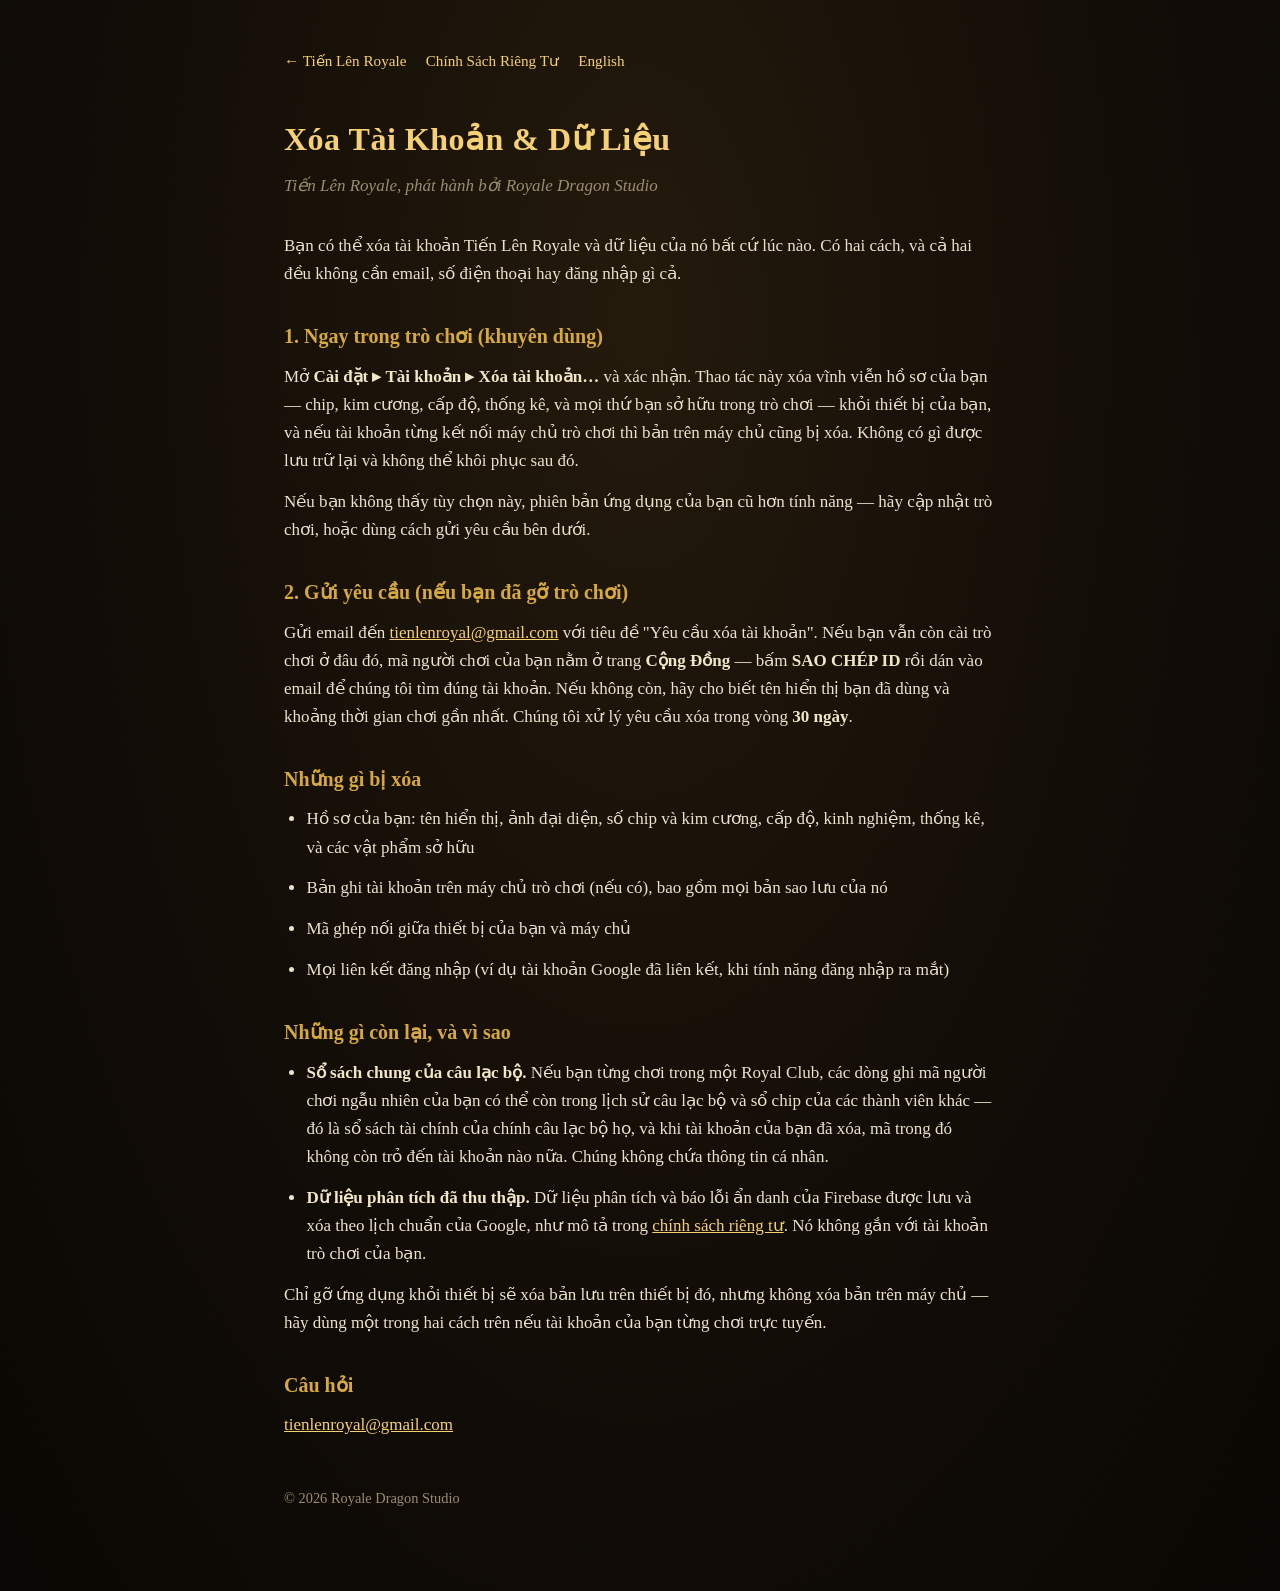
==== delete-account-vi.html @ c38737a7 "Privacy v2 + full Vietnamese legal pages Privacy v2: the 'future versions' paragraph becomes a concr" ====
<!DOCTYPE html>
<html lang="vi">
<head>
<meta charset="utf-8">
<meta name="viewport" content="width=device-width, initial-scale=1">
<title>Xóa Tài Khoản — Tiến Lên Royale</title>
<link rel="stylesheet" href="style.css">
</head>
<body>
<div class="wrap">
  <div class="nav"><a href="index.html">← Tiến Lên Royale</a><a href="privacy-vi.html">Chính Sách Riêng Tư</a><a href="delete-account.html">English</a></div>
  <h1>Xóa Tài Khoản &amp; Dữ Liệu</h1>
  <div class="meta">Tiến Lên Royale, phát hành bởi Royale Dragon Studio</div>

  <p>Bạn có thể xóa tài khoản Tiến Lên Royale và dữ liệu của nó bất cứ lúc
  nào. Có hai cách, và cả hai đều không cần email, số điện thoại hay đăng
  nhập gì cả.</p>

  <h2>1. Ngay trong trò chơi (khuyên dùng)</h2>
  <p>Mở <strong>Cài đặt ▸ Tài khoản ▸ Xóa tài khoản…</strong> và xác nhận.
  Thao tác này xóa vĩnh viễn hồ sơ của bạn — chip, kim cương, cấp độ, thống
  kê, và mọi thứ bạn sở hữu trong trò chơi — khỏi thiết bị của bạn, và nếu
  tài khoản từng kết nối máy chủ trò chơi thì bản trên máy chủ cũng bị xóa.
  Không có gì được lưu trữ lại và không thể khôi phục sau đó.</p>
  <p>Nếu bạn không thấy tùy chọn này, phiên bản ứng dụng của bạn cũ hơn tính
  năng — hãy cập nhật trò chơi, hoặc dùng cách gửi yêu cầu bên dưới.</p>

  <h2>2. Gửi yêu cầu (nếu bạn đã gỡ trò chơi)</h2>
  <p>Gửi email đến <a href="mailto:tienlenroyal@gmail.com?subject=Y%C3%AAu%20c%E1%BA%A7u%20x%C3%B3a%20t%C3%A0i%20kho%E1%BA%A3n">tienlenroyal@gmail.com</a>
  với tiêu đề "Yêu cầu xóa tài khoản". Nếu bạn vẫn còn cài trò chơi ở đâu đó,
  mã người chơi của bạn nằm ở trang <strong>Cộng Đồng</strong> — bấm
  <strong>SAO CHÉP ID</strong> rồi dán vào email để chúng tôi tìm đúng tài
  khoản. Nếu không còn, hãy cho biết tên hiển thị bạn đã dùng và khoảng thời
  gian chơi gần nhất. Chúng tôi xử lý yêu cầu xóa trong vòng
  <strong>30 ngày</strong>.</p>

  <h2>Những gì bị xóa</h2>
  <ul>
    <li>Hồ sơ của bạn: tên hiển thị, ảnh đại diện, số chip và kim cương, cấp
    độ, kinh nghiệm, thống kê, và các vật phẩm sở hữu</li>
    <li>Bản ghi tài khoản trên máy chủ trò chơi (nếu có), bao gồm mọi bản sao
    lưu của nó</li>
    <li>Mã ghép nối giữa thiết bị của bạn và máy chủ</li>
    <li>Mọi liên kết đăng nhập (ví dụ tài khoản Google đã liên kết, khi tính
    năng đăng nhập ra mắt)</li>
  </ul>

  <h2>Những gì còn lại, và vì sao</h2>
  <ul>
    <li><strong>Sổ sách chung của câu lạc bộ.</strong> Nếu bạn từng chơi
    trong một Royal Club, các dòng ghi mã người chơi ngẫu nhiên của bạn có
    thể còn trong lịch sử câu lạc bộ và sổ chip của các thành viên khác — đó
    là sổ sách tài chính của chính câu lạc bộ họ, và khi tài khoản của bạn đã
    xóa, mã trong đó không còn trỏ đến tài khoản nào nữa. Chúng không chứa
    thông tin cá nhân.</li>
    <li><strong>Dữ liệu phân tích đã thu thập.</strong> Dữ liệu phân tích và
    báo lỗi ẩn danh của Firebase được lưu và xóa theo lịch chuẩn của Google,
    như mô tả trong <a href="privacy-vi.html">chính sách riêng tư</a>. Nó
    không gắn với tài khoản trò chơi của bạn.</li>
  </ul>

  <p>Chỉ gỡ ứng dụng khỏi thiết bị sẽ xóa bản lưu trên thiết bị đó, nhưng
  không xóa bản trên máy chủ — hãy dùng một trong hai cách trên nếu tài khoản
  của bạn từng chơi trực tuyến.</p>

  <h2>Câu hỏi</h2>
  <p><a href="mailto:tienlenroyal@gmail.com">tienlenroyal@gmail.com</a></p>

  <div class="footer">© 2026 Royale Dragon Studio</div>
</div>
</body>
</html>
---- style.css ----
:root { color-scheme: dark; }
* { margin: 0; padding: 0; box-sizing: border-box; }
body {
  background: radial-gradient(ellipse at 50% 20%, #241a0c 0%, #120d07 55%, #0a0704 100%);
  color: #ece2cd; font: 17px/1.65 Georgia, "Times New Roman", serif;
  min-height: 100vh;
}
.wrap { max-width: 760px; margin: 0 auto; padding: 48px 24px 80px; }
h1 { color: #f6d074; font-size: 2rem; margin-bottom: .4rem; letter-spacing: .5px; }
h2 { color: #d6a83e; font-size: 1.25rem; margin: 2rem 0 .6rem; }
p, li { margin-bottom: .8rem; }
ul { padding-left: 1.4rem; }
a { color: #f6d074; }
.meta { color: #9a8d70; font-style: italic; margin-bottom: 2rem; }
.rule { border: none; border-top: 1px solid #3a2d16; margin: 2.5rem 0; }
.nav { margin-bottom: 2.5rem; font-size: .95rem; }
.nav a { margin-right: 1.2rem; text-decoration: none; }
.brand { display: flex; align-items: center; gap: 14px; margin-bottom: 2rem; }
.brand .crest { font-size: 2rem; }
.footer { margin-top: 3rem; color: #9a8d70; font-size: .9rem; }
strong { color: #f2e6c8; }
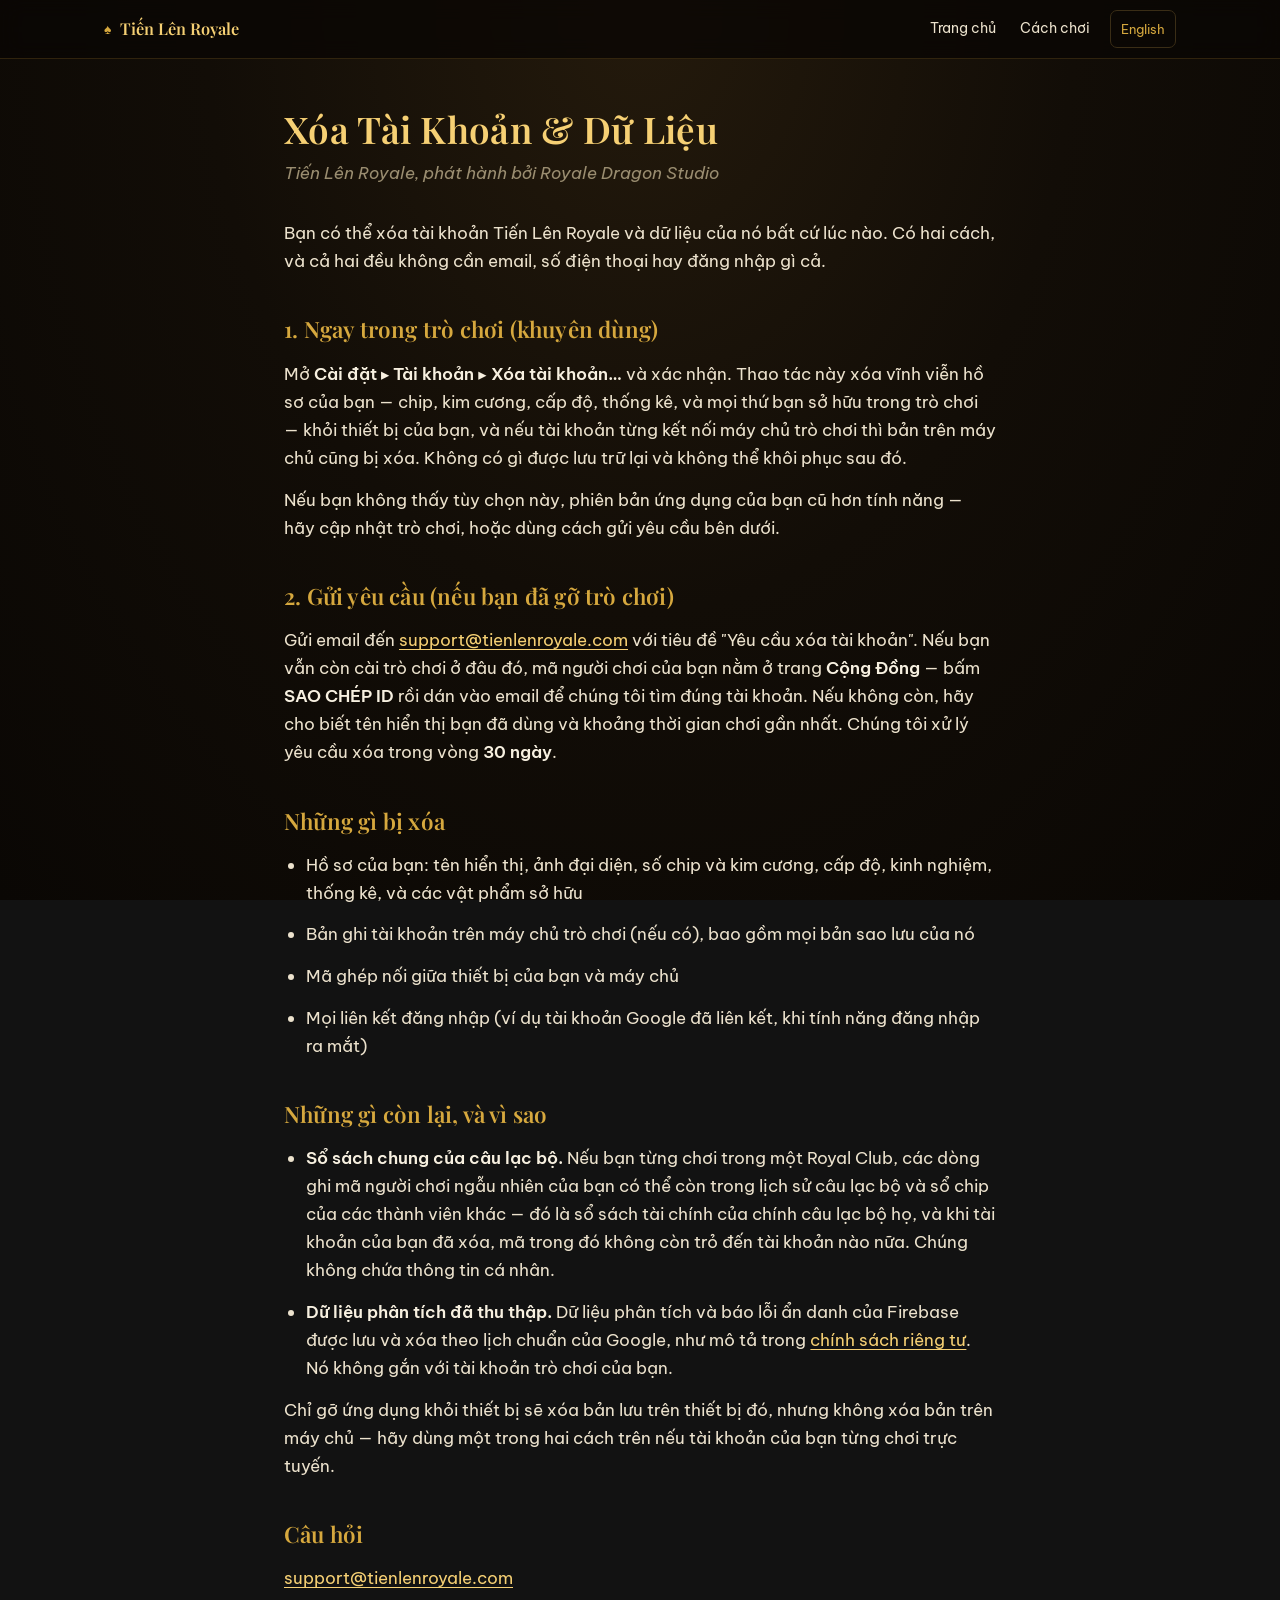
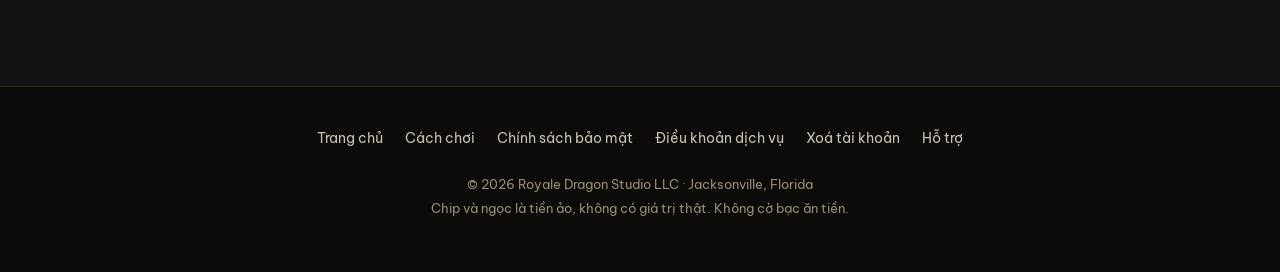
==== commit ca26e3e5: "Marketing site for tienlenroyale.com: landing page, full rules, VI twins The legal-only GitHub Pages" ====
--- a/delete-account-vi.html
+++ b/delete-account-vi.html
@@ -4,11 +4,28 @@
 <meta charset="utf-8">
 <meta name="viewport" content="width=device-width, initial-scale=1">
 <title>Xóa Tài Khoản — Tiến Lên Royale</title>
+<meta name="theme-color" content="#0a0704">
+<link rel="icon" href="assets/favicon-32.png" sizes="32x32">
+<link rel="apple-touch-icon" href="assets/apple-touch-icon.png">
+<link rel="preconnect" href="https://fonts.googleapis.com">
+<link rel="preconnect" href="https://fonts.gstatic.com" crossorigin>
+<link rel="stylesheet" href="https://fonts.googleapis.com/css2?family=Be+Vietnam+Pro:wght@400;600;700&family=Playfair+Display:wght@500;600;700&display=swap">
 <link rel="stylesheet" href="style.css">
 </head>
 <body>
+
+<header class="site-head">
+  <div class="shell">
+    <a class="site-mark" href="index-vi.html"><span class="pip">♠</span> Tiến Lên Royale</a>
+    <nav class="site-nav">
+      <a href="index-vi.html">Trang chủ</a>
+      <a class="hide-sm" href="rules-vi.html">Cách chơi</a>
+      <a class="lang" href="delete-account.html">English</a>
+    </nav>
+  </div>
+</header>
+
 <div class="wrap">
-  <div class="nav"><a href="index.html">← Tiến Lên Royale</a><a href="privacy-vi.html">Chính Sách Riêng Tư</a><a href="delete-account.html">English</a></div>
   <h1>Xóa Tài Khoản &amp; Dữ Liệu</h1>
   <div class="meta">Tiến Lên Royale, phát hành bởi Royale Dragon Studio</div>
 
@@ -26,7 +43,7 @@
   năng — hãy cập nhật trò chơi, hoặc dùng cách gửi yêu cầu bên dưới.</p>
 
   <h2>2. Gửi yêu cầu (nếu bạn đã gỡ trò chơi)</h2>
-  <p>Gửi email đến <a href="mailto:tienlenroyal@gmail.com?subject=Y%C3%AAu%20c%E1%BA%A7u%20x%C3%B3a%20t%C3%A0i%20kho%E1%BA%A3n">tienlenroyal@gmail.com</a>
+  <p>Gửi email đến <a href="mailto:support@tienlenroyale.com?subject=Y%C3%AAu%20c%E1%BA%A7u%20x%C3%B3a%20t%C3%A0i%20kho%E1%BA%A3n">support@tienlenroyale.com</a>
   với tiêu đề "Yêu cầu xóa tài khoản". Nếu bạn vẫn còn cài trò chơi ở đâu đó,
   mã người chơi của bạn nằm ở trang <strong>Cộng Đồng</strong> — bấm
   <strong>SAO CHÉP ID</strong> rồi dán vào email để chúng tôi tìm đúng tài
@@ -64,9 +81,26 @@
   của bạn từng chơi trực tuyến.</p>
 
   <h2>Câu hỏi</h2>
-  <p><a href="mailto:tienlenroyal@gmail.com">tienlenroyal@gmail.com</a></p>
+  <p><a href="mailto:support@tienlenroyale.com">support@tienlenroyale.com</a></p>
 
-  <div class="footer">© 2026 Royale Dragon Studio</div>
 </div>
+
+<footer class="site-foot">
+  <div class="shell">
+    <div class="foot-links">
+      <a href="index-vi.html">Trang chủ</a>
+      <a href="rules-vi.html">Cách chơi</a>
+      <a href="privacy-vi.html">Chính sách bảo mật</a>
+      <a href="terms.html">Điều khoản dịch vụ</a>
+      <a href="delete-account-vi.html">Xoá tài khoản</a>
+      <a href="mailto:support@tienlenroyale.com">Hỗ trợ</a>
+    </div>
+    <div class="foot-legal">
+      © 2026 Royale Dragon Studio LLC · Jacksonville, Florida<br>
+      Chip và ngọc là tiền ảo, không có giá trị thật. Không cờ bạc ăn tiền.
+    </div>
+  </div>
+</footer>
+
 </body>
 </html>
--- a/style.css
+++ b/style.css
@@ -1,21 +1,353 @@
-:root { color-scheme: dark; }
+/* ── Tiến Lên Royale — tienlenroyale.com ──────────────────────────────────
+   One stylesheet for the whole site. The document classes (.wrap, .nav,
+   .meta, .rule, .footer, h1/h2/p/ul) are the ones the legal pages have
+   always used and still mean the same thing; everything below the
+   "MARKETING" band is new and only the landing/rules pages touch it.
+   Fonts are chosen for FULL VIETNAMESE COVERAGE — Playfair Display and
+   Be Vietnam Pro both ship the vietnamese subset, so ế ộ ạ ề never fall
+   back to a mismatched face mid-word.
+   ───────────────────────────────────────────────────────────────────── */
+
+:root {
+  color-scheme: dark;
+
+  --ink:        #0a0704;
+  --ink-2:      #120d07;
+  --panel:      #17110a;
+  --panel-2:    #1e1610;
+  --gold:       #f6d074;
+  --gold-deep:  #d6a83e;
+  --gold-glow:  rgba(246, 208, 116, .16);
+  --cream:      #ece2cd;
+  --cream-hi:   #f7f0e0;
+  --muted:      #9a8d70;
+  --line:       #3a2d16;
+  --line-soft:  rgba(214, 168, 62, .18);
+  --oxblood:    #6d1f22;
+
+  --display: "Playfair Display", Georgia, "Times New Roman", serif;
+  --body: "Be Vietnam Pro", "Segoe UI", system-ui, -apple-system, sans-serif;
+
+  --shell: 1120px;
+  --doc: 760px;
+}
+
 * { margin: 0; padding: 0; box-sizing: border-box; }
+
+html { scroll-behavior: smooth; }
+@media (prefers-reduced-motion: reduce) { html { scroll-behavior: auto; } }
+
 body {
-  background: radial-gradient(ellipse at 50% 20%, #241a0c 0%, #120d07 55%, #0a0704 100%);
-  color: #ece2cd; font: 17px/1.65 Georgia, "Times New Roman", serif;
+  background: radial-gradient(ellipse at 50% 0%, #241a0c 0%, #120d07 48%, #0a0704 100%);
+  background-attachment: fixed;
+  color: var(--cream);
+  font: 16.5px/1.7 var(--body);
   min-height: 100vh;
-}
-.wrap { max-width: 760px; margin: 0 auto; padding: 48px 24px 80px; }
-h1 { color: #f6d074; font-size: 2rem; margin-bottom: .4rem; letter-spacing: .5px; }
-h2 { color: #d6a83e; font-size: 1.25rem; margin: 2rem 0 .6rem; }
-p, li { margin-bottom: .8rem; }
-ul { padding-left: 1.4rem; }
-a { color: #f6d074; }
-.meta { color: #9a8d70; font-style: italic; margin-bottom: 2rem; }
-.rule { border: none; border-top: 1px solid #3a2d16; margin: 2.5rem 0; }
+  -webkit-font-smoothing: antialiased;
+  overflow-x: hidden;
+}
+
+/* ── Document typography (legal pages + rules body) ──────────────────── */
+
+.wrap { max-width: var(--doc); margin: 0 auto; padding: 48px 24px 80px; }
+
+h1 {
+  font-family: var(--display);
+  color: var(--gold);
+  font-size: clamp(1.9rem, 5vw, 2.3rem);
+  font-weight: 600;
+  line-height: 1.2;
+  margin-bottom: .5rem;
+  letter-spacing: .3px;
+}
+h2 {
+  font-family: var(--display);
+  color: var(--gold-deep);
+  font-size: clamp(1.2rem, 3.4vw, 1.4rem);
+  font-weight: 600;
+  margin: 2.2rem 0 .7rem;
+  letter-spacing: .2px;
+}
+h3 {
+  font-family: var(--display);
+  color: var(--cream-hi);
+  font-size: 1.08rem;
+  font-weight: 600;
+  margin: 1.4rem 0 .4rem;
+}
+
+p, li { margin-bottom: .85rem; }
+ul, ol { padding-left: 1.4rem; }
+a { color: var(--gold); text-underline-offset: 3px; }
+a:hover { color: var(--cream-hi); }
+strong { color: var(--cream-hi); font-weight: 600; }
+em { color: var(--cream-hi); }
+
+.meta { color: var(--muted); font-style: italic; margin-bottom: 2rem; }
+.rule { border: none; border-top: 1px solid var(--line); margin: 2.5rem 0; }
 .nav { margin-bottom: 2.5rem; font-size: .95rem; }
 .nav a { margin-right: 1.2rem; text-decoration: none; }
 .brand { display: flex; align-items: center; gap: 14px; margin-bottom: 2rem; }
 .brand .crest { font-size: 2rem; }
-.footer { margin-top: 3rem; color: #9a8d70; font-size: .9rem; }
-strong { color: #f2e6c8; }
+.footer { margin-top: 3rem; color: var(--muted); font-size: .9rem; }
+
+/* ══ MARKETING ═══════════════════════════════════════════════════════ */
+
+.shell { max-width: var(--shell); margin: 0 auto; padding: 0 24px; }
+
+/* ── Site header ─────────────────────────────────────────────────────── */
+
+.site-head {
+  position: sticky; top: 0; z-index: 40;
+  background: rgba(10, 7, 4, .82);
+  backdrop-filter: blur(10px);
+  border-bottom: 1px solid var(--line-soft);
+}
+.site-head .shell {
+  display: flex; align-items: center; justify-content: space-between;
+  gap: 16px; min-height: 58px;
+}
+.site-mark {
+  display: inline-flex; align-items: center; gap: 9px;
+  font-family: var(--display); font-weight: 600; font-size: 1.02rem;
+  color: var(--gold); text-decoration: none; white-space: nowrap;
+}
+.site-mark .pip { color: var(--gold-deep); font-size: .85em; }
+.site-nav { display: flex; align-items: center; gap: 4px; flex-wrap: wrap; justify-content: flex-end; }
+.site-nav a {
+  color: var(--cream); text-decoration: none; font-size: .87rem;
+  padding: 7px 10px; border-radius: 7px; white-space: nowrap;
+}
+.site-nav a:hover { color: var(--gold); background: rgba(246, 208, 116, .08); }
+.site-nav a.lang {
+  border: 1px solid var(--line); color: var(--gold-deep);
+  margin-left: 6px; font-size: .82rem;
+}
+@media (max-width: 620px) {
+  .site-nav a { padding: 6px 8px; font-size: .82rem; }
+  .site-nav a.hide-sm { display: none; }
+  .site-mark { font-size: .93rem; }
+}
+
+/* ── Hero ────────────────────────────────────────────────────────────── */
+
+.hero { position: relative; overflow: hidden; text-align: center; isolation: isolate; }
+.hero-bg {
+  position: absolute; inset: 0; z-index: -2;
+  background: #0a0704 center/cover no-repeat;
+  background-image: url("assets/hero-sm.webp");
+}
+@media (min-width: 720px) { .hero-bg { background-image: url("assets/hero.webp"); } }
+.hero-bg::after {
+  content: ""; position: absolute; inset: 0;
+  background:
+    radial-gradient(ellipse at 50% 42%, rgba(10, 7, 4, .18) 0%, rgba(10, 7, 4, .74) 62%, #0a0704 100%),
+    linear-gradient(to bottom, rgba(10, 7, 4, .55) 0%, rgba(10, 7, 4, .05) 30%, rgba(10, 7, 4, .92) 100%);
+}
+.hero .shell { padding-top: 54px; padding-bottom: 62px; }
+
+.hero-logo {
+  width: min(430px, 78vw); height: auto; display: block; margin: 0 auto 6px;
+  filter: drop-shadow(0 14px 34px rgba(0, 0, 0, .75));
+}
+.hero-tag {
+  font-family: var(--display); font-size: clamp(1.15rem, 3.6vw, 1.6rem);
+  color: var(--cream-hi); line-height: 1.35; margin: 10px auto 0; max-width: 25ch;
+  text-wrap: balance;
+  text-shadow: 0 2px 18px rgba(0, 0, 0, .9);
+}
+.hero-sub {
+  color: var(--cream); opacity: .88; max-width: 46ch; margin: 14px auto 0;
+  font-size: 1rem; text-shadow: 0 2px 14px rgba(0, 0, 0, .8);
+}
+
+.cta-row {
+  display: flex; gap: 12px; justify-content: center; flex-wrap: wrap;
+  margin-top: 28px;
+}
+.btn {
+  display: inline-flex; align-items: center; gap: 9px;
+  padding: 13px 24px; border-radius: 11px; text-decoration: none;
+  font-family: var(--body); font-size: .95rem; font-weight: 600;
+  letter-spacing: .2px; border: 1px solid transparent;
+  transition: transform .14s ease, box-shadow .14s ease, background .14s ease;
+}
+.btn:active { transform: translateY(1px) scale(.99); }
+.btn-gold {
+  background: linear-gradient(180deg, #f6d074 0%, #d09b30 100%);
+  color: #241a0c; box-shadow: 0 8px 26px rgba(214, 168, 62, .3);
+}
+.btn-gold:hover { color: #1a1208; box-shadow: 0 10px 32px rgba(214, 168, 62, .45); }
+.btn-ghost {
+  background: rgba(20, 15, 9, .72); color: var(--cream-hi);
+  border-color: var(--line); backdrop-filter: blur(4px);
+}
+.btn-ghost:hover { border-color: var(--gold-deep); color: var(--gold); }
+.btn .sub { display: block; font-size: .72rem; font-weight: 400; opacity: .75; letter-spacing: .3px; }
+.btn .stack { display: flex; flex-direction: column; align-items: flex-start; line-height: 1.25; }
+
+.hero-note {
+  margin-top: 22px; font-size: .84rem; color: var(--muted);
+  letter-spacing: .3px;
+  display: flex; flex-wrap: wrap; justify-content: center; align-items: center;
+  gap: 4px 10px;
+}
+.hero-note span { white-space: nowrap; }
+.hero-note i { font-style: normal; color: var(--line); }
+@media (max-width: 620px) { .hero-note i { display: none; } }
+
+/* ── Sections ────────────────────────────────────────────────────────── */
+
+.band { padding: 66px 0; }
+.band-alt { background: linear-gradient(180deg, rgba(30, 22, 16, 0) 0%, rgba(30, 22, 16, .5) 12%, rgba(30, 22, 16, .5) 88%, rgba(30, 22, 16, 0) 100%); }
+
+.sec-head { text-align: center; max-width: 42ch; margin: 0 auto 40px; }
+.eyebrow {
+  font-family: var(--body); font-size: .74rem; font-weight: 600;
+  letter-spacing: 2.6px; text-transform: uppercase; color: var(--gold-deep);
+  display: block; margin-bottom: 10px;
+}
+.sec-head h2 { margin-top: 0; color: var(--gold); font-size: clamp(1.5rem, 4.2vw, 2rem); }
+.sec-head p { color: var(--muted); margin-top: 8px; margin-bottom: 0; }
+
+.ornament {
+  display: flex; align-items: center; justify-content: center; gap: 12px;
+  color: var(--gold-deep); font-size: .8rem; margin: 0 auto;
+}
+.ornament::before, .ornament::after {
+  content: ""; height: 1px; width: min(90px, 16vw);
+  background: linear-gradient(to right, transparent, var(--line-soft), transparent);
+}
+
+/* ── Cards ───────────────────────────────────────────────────────────── */
+
+.grid { display: grid; gap: 18px; }
+.grid-2 { grid-template-columns: repeat(auto-fit, minmax(280px, 1fr)); }
+.grid-4 { grid-template-columns: repeat(auto-fit, minmax(238px, 1fr)); }
+
+.card {
+  background: linear-gradient(180deg, rgba(30, 22, 16, .82), rgba(18, 13, 7, .82));
+  border: 1px solid var(--line); border-radius: 14px;
+  padding: 24px 22px;
+}
+.card .suit { font-size: 1.5rem; color: var(--gold-deep); line-height: 1; display: block; margin-bottom: 12px; }
+.card h3 {
+  margin: 0 0 8px; font-family: var(--body); font-size: .82rem; font-weight: 700;
+  letter-spacing: 1.6px; text-transform: uppercase; color: var(--gold);
+}
+.card p { color: var(--cream); opacity: .82; font-size: .95rem; margin-bottom: 0; }
+
+.rule-card { position: relative; }
+.rule-card .vn {
+  font-family: var(--display); font-size: 1.35rem; color: var(--gold);
+  display: block; line-height: 1.15;
+}
+.rule-card .en {
+  font-size: .74rem; letter-spacing: 2px; text-transform: uppercase;
+  color: var(--muted); display: block; margin: 4px 0 12px;
+}
+
+/* ── Gallery ─────────────────────────────────────────────────────────── */
+
+.shots {
+  display: grid; gap: 18px;
+  grid-template-columns: repeat(auto-fit, minmax(420px, 1fr));
+}
+.shot {
+  border: 1px solid var(--line); border-radius: 12px; overflow: hidden;
+  background: #0a0704;
+}
+.shot img { width: 100%; height: auto; display: block; }
+.shot figcaption {
+  padding: 11px 14px; font-size: .84rem; color: var(--muted);
+  border-top: 1px solid var(--line-soft); background: rgba(18, 13, 7, .8);
+}
+@media (max-width: 700px) {
+  .shots {
+    grid-auto-flow: column; grid-auto-columns: 86%;
+    grid-template-columns: none;
+    overflow-x: auto; scroll-snap-type: x mandatory;
+    padding-bottom: 10px; margin: 0 -24px; padding-left: 24px; padding-right: 24px;
+    scrollbar-width: thin;
+  }
+  .shot { scroll-snap-align: center; }
+}
+
+/* ── Q&A ─────────────────────────────────────────────────────────────── */
+
+.qa { max-width: var(--doc); margin: 0 auto; }
+.qa details {
+  border-bottom: 1px solid var(--line); padding: 4px 0;
+}
+.qa summary {
+  cursor: pointer; list-style: none; padding: 15px 30px 15px 0;
+  font-weight: 600; color: var(--cream-hi); position: relative; font-size: .98rem;
+}
+.qa summary::-webkit-details-marker { display: none; }
+.qa summary::after {
+  content: "+"; position: absolute; right: 4px; top: 50%; transform: translateY(-50%);
+  color: var(--gold-deep); font-size: 1.3rem; line-height: 1;
+}
+.qa details[open] summary::after { content: "−"; }
+.qa details p { color: var(--muted); padding-bottom: 8px; margin-bottom: 4px; }
+
+/* ── Closing call ────────────────────────────────────────────────────── */
+
+.closer { text-align: center; padding: 74px 0 84px; }
+.closer .quote {
+  font-family: var(--display); font-size: clamp(1.35rem, 4.5vw, 2rem);
+  color: var(--gold); line-height: 1.3; margin-bottom: 10px;
+}
+.closer .quote-en { color: var(--muted); font-size: .95rem; font-style: italic; }
+
+/* ── Site footer ─────────────────────────────────────────────────────── */
+
+.site-foot {
+  border-top: 1px solid var(--line-soft);
+  background: rgba(10, 7, 4, .6);
+  padding: 40px 0 52px;
+  font-size: .88rem;
+}
+.foot-links {
+  display: flex; flex-wrap: wrap; gap: 8px 22px; justify-content: center;
+  margin-bottom: 22px;
+}
+.foot-links a { color: var(--cream); text-decoration: none; opacity: .85; }
+.foot-links a:hover { color: var(--gold); opacity: 1; }
+.foot-legal { text-align: center; color: var(--muted); font-size: .82rem; line-height: 1.8; }
+.foot-legal a { color: var(--muted); }
+
+/* ── Rules page extras ───────────────────────────────────────────────── */
+
+.toc {
+  border: 1px solid var(--line); border-radius: 12px; padding: 18px 22px;
+  background: rgba(30, 22, 16, .5); margin: 0 0 2.4rem;
+}
+.toc ol { margin: 0; padding-left: 1.2rem; }
+.toc li { margin-bottom: .3rem; font-size: .95rem; }
+.toc a { text-decoration: none; }
+.toc a:hover { text-decoration: underline; }
+
+.cards-table {
+  width: 100%; border-collapse: collapse; margin: .4rem 0 1.6rem; font-size: .93rem;
+}
+.cards-table th, .cards-table td {
+  text-align: left; padding: 9px 12px; border-bottom: 1px solid var(--line);
+  vertical-align: top;
+}
+.cards-table th { color: var(--gold-deep); font-weight: 600; font-size: .78rem; letter-spacing: 1.4px; text-transform: uppercase; }
+.cards-table td:first-child { color: var(--cream-hi); white-space: nowrap; }
+.table-scroll { overflow-x: auto; margin: 0 0 1.6rem; }
+
+.callout {
+  border-left: 2px solid var(--gold-deep); background: rgba(30, 22, 16, .55);
+  padding: 16px 20px; border-radius: 0 10px 10px 0; margin: 1.4rem 0;
+}
+.callout p:last-child { margin-bottom: 0; }
+.callout .tag {
+  display: block; font-size: .72rem; letter-spacing: 2px; text-transform: uppercase;
+  color: var(--gold-deep); margin-bottom: 6px;
+}
+
+.seq { color: var(--gold); font-family: var(--display); font-size: 1.05em; letter-spacing: 1px; }
+.red { color: #e0736f; }
